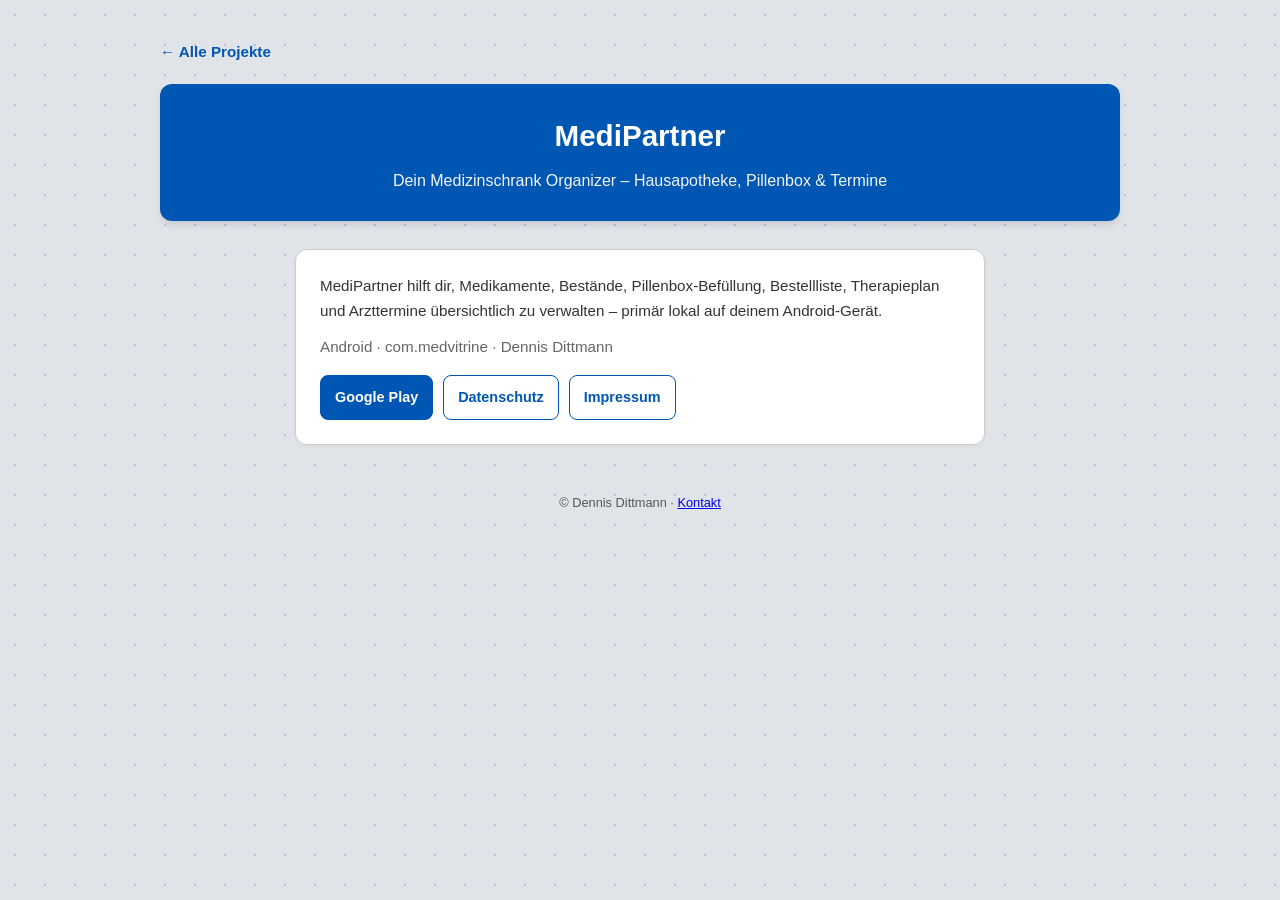
==== projekte/medipartner/index.html @ 08b7f9fa "Projekt-Raster: MediPartner unter projekte/medipartner, Rechtstexte dorthin Co-authored-by: Cursor <" ====
<!DOCTYPE html>
<html lang="de">
<head>
    <meta charset="UTF-8">
    <meta name="viewport" content="width=device-width, initial-scale=1.0">
    <meta name="description" content="MediPartner – Medizinschrank, Pillenbox, Bestellliste und Termine in einer Android-App.">
    <title>MediPartner – Hausapotheke digital</title>
    <link rel="stylesheet" href="../../assets/site.css">
</head>
<body>
<div class="page">
    <nav class="breadcrumb">
        <a href="../../projekte.html">← Alle Projekte</a>
    </nav>

    <div class="header">
        <h1>MediPartner</h1>
        <p>Dein Medizinschrank Organizer – Hausapotheke, Pillenbox &amp; Termine</p>
    </div>

    <article class="project-card" style="max-width: 640px; margin: 0 auto;">
        <p>
            MediPartner hilft dir, Medikamente, Bestände, Pillenbox-Befüllung, Bestellliste,
            Therapieplan und Arzttermine übersichtlich zu verwalten – primär lokal auf deinem Android-Gerät.
        </p>
        <p class="project-card__meta">Android · com.medvitrine · Dennis Dittmann</p>
        <div class="project-card__actions">
            <a class="btn btn--primary" href="https://play.google.com/store/apps/details?id=com.medvitrine" target="_blank" rel="noopener">Google Play</a>
            <a class="btn btn--secondary" href="datenschutz.html">Datenschutz</a>
            <a class="btn btn--secondary" href="impressum.html">Impressum</a>
        </div>
    </article>

    <footer class="site-footer">
        &copy; Dennis Dittmann · <a href="../../kontakt.html">Kontakt</a>
    </footer>
</div>
</body>
</html>
---- assets/site.css ----
/* Viperman2k GitHub Pages – gemeinsame Styles */
body {
    font-family: -apple-system, BlinkMacSystemFont, "Segoe UI", Roboto, Helvetica, Arial, sans-serif;
    line-height: 1.6;
    color: #333;
    margin: 0;
    background-color: #e0e4e8;
    background-image: radial-gradient(#bac5d0 1.5px, transparent 1.5px);
    background-size: 30px 30px;
}

.page {
    max-width: 960px;
    margin: 0 auto;
    padding: 40px 20px 60px;
}

.page--narrow {
    max-width: 800px;
}

.header {
    background: #0056b3;
    color: white;
    padding: 28px 24px;
    border-radius: 12px;
    margin-bottom: 28px;
    box-shadow: 0 4px 6px rgba(0, 0, 0, 0.1);
    text-align: center;
}

.header h1 {
    margin: 0 0 8px;
    font-size: 1.85em;
}

.header p {
    margin: 0;
    opacity: 0.95;
}

.back-link {
    display: inline-block;
    margin-bottom: 20px;
    color: #0056b3;
    text-decoration: none;
    font-weight: 600;
}

.back-link:hover {
    text-decoration: underline;
}

.breadcrumb {
    margin-bottom: 20px;
    font-size: 0.95em;
}

.breadcrumb a {
    color: #0056b3;
    text-decoration: none;
    font-weight: 600;
}

.breadcrumb a:hover {
    text-decoration: underline;
}

.link-box {
    display: block;
    background: white;
    padding: 18px;
    border-radius: 10px;
    text-decoration: none;
    color: #0056b3;
    font-weight: bold;
    border: 1px solid #ccc;
    transition: transform 0.2s, box-shadow 0.2s;
    text-align: center;
}

.link-box:hover {
    transform: translateY(-2px);
    box-shadow: 0 4px 8px rgba(0, 0, 0, 0.15);
}

.links-stack {
    display: grid;
    gap: 15px;
    max-width: 600px;
    margin: 0 auto;
}

.project-grid {
    display: grid;
    grid-template-columns: repeat(auto-fill, minmax(280px, 1fr));
    gap: 20px;
}

.project-card {
    background: white;
    border: 1px solid #ccc;
    border-radius: 12px;
    padding: 24px;
    display: flex;
    flex-direction: column;
    gap: 12px;
    box-shadow: 0 2px 4px rgba(0, 0, 0, 0.04);
}

.project-card h2 {
    margin: 0;
    color: #0056b3;
    font-size: 1.35em;
}

.project-card p {
    margin: 0;
    flex: 1;
    font-size: 0.95em;
}

.project-card__meta {
    font-size: 0.85em;
    color: #666;
}

.project-card__actions {
    display: flex;
    flex-wrap: wrap;
    gap: 10px;
    margin-top: 4px;
}

.btn {
    display: inline-block;
    padding: 10px 14px;
    border-radius: 8px;
    text-decoration: none;
    font-weight: 600;
    font-size: 0.9em;
    border: 1px solid #0056b3;
}

.btn--primary {
    background: #0056b3;
    color: white;
}

.btn--secondary {
    background: white;
    color: #0056b3;
}

.project-card--placeholder {
    opacity: 0.85;
    border-style: dashed;
}

.project-card--placeholder h2 {
    color: #666;
}

footer.site-footer {
    margin-top: 48px;
    font-size: 0.8em;
    color: #555;
    text-align: center;
}

/* Legal pages */
.legal h1 {
    color: #0056b3;
}

.legal h2 {
    color: #0056b3;
    margin-top: 30px;
    border-bottom: 2px solid #eee;
    padding-bottom: 10px;
}

.legal h3 {
    margin-top: 18px;
    font-size: 1.05em;
}

.legal .note {
    background: #fff8e6;
    border-left: 4px solid #e0a800;
    padding: 12px 16px;
    margin: 20px 0;
    border-radius: 4px;
    font-size: 0.95em;
}

.legal a {
    color: #0056b3;
}

.legal footer {
    margin-top: 50px;
    font-size: 0.8em;
    color: #777;
    text-align: center;
}
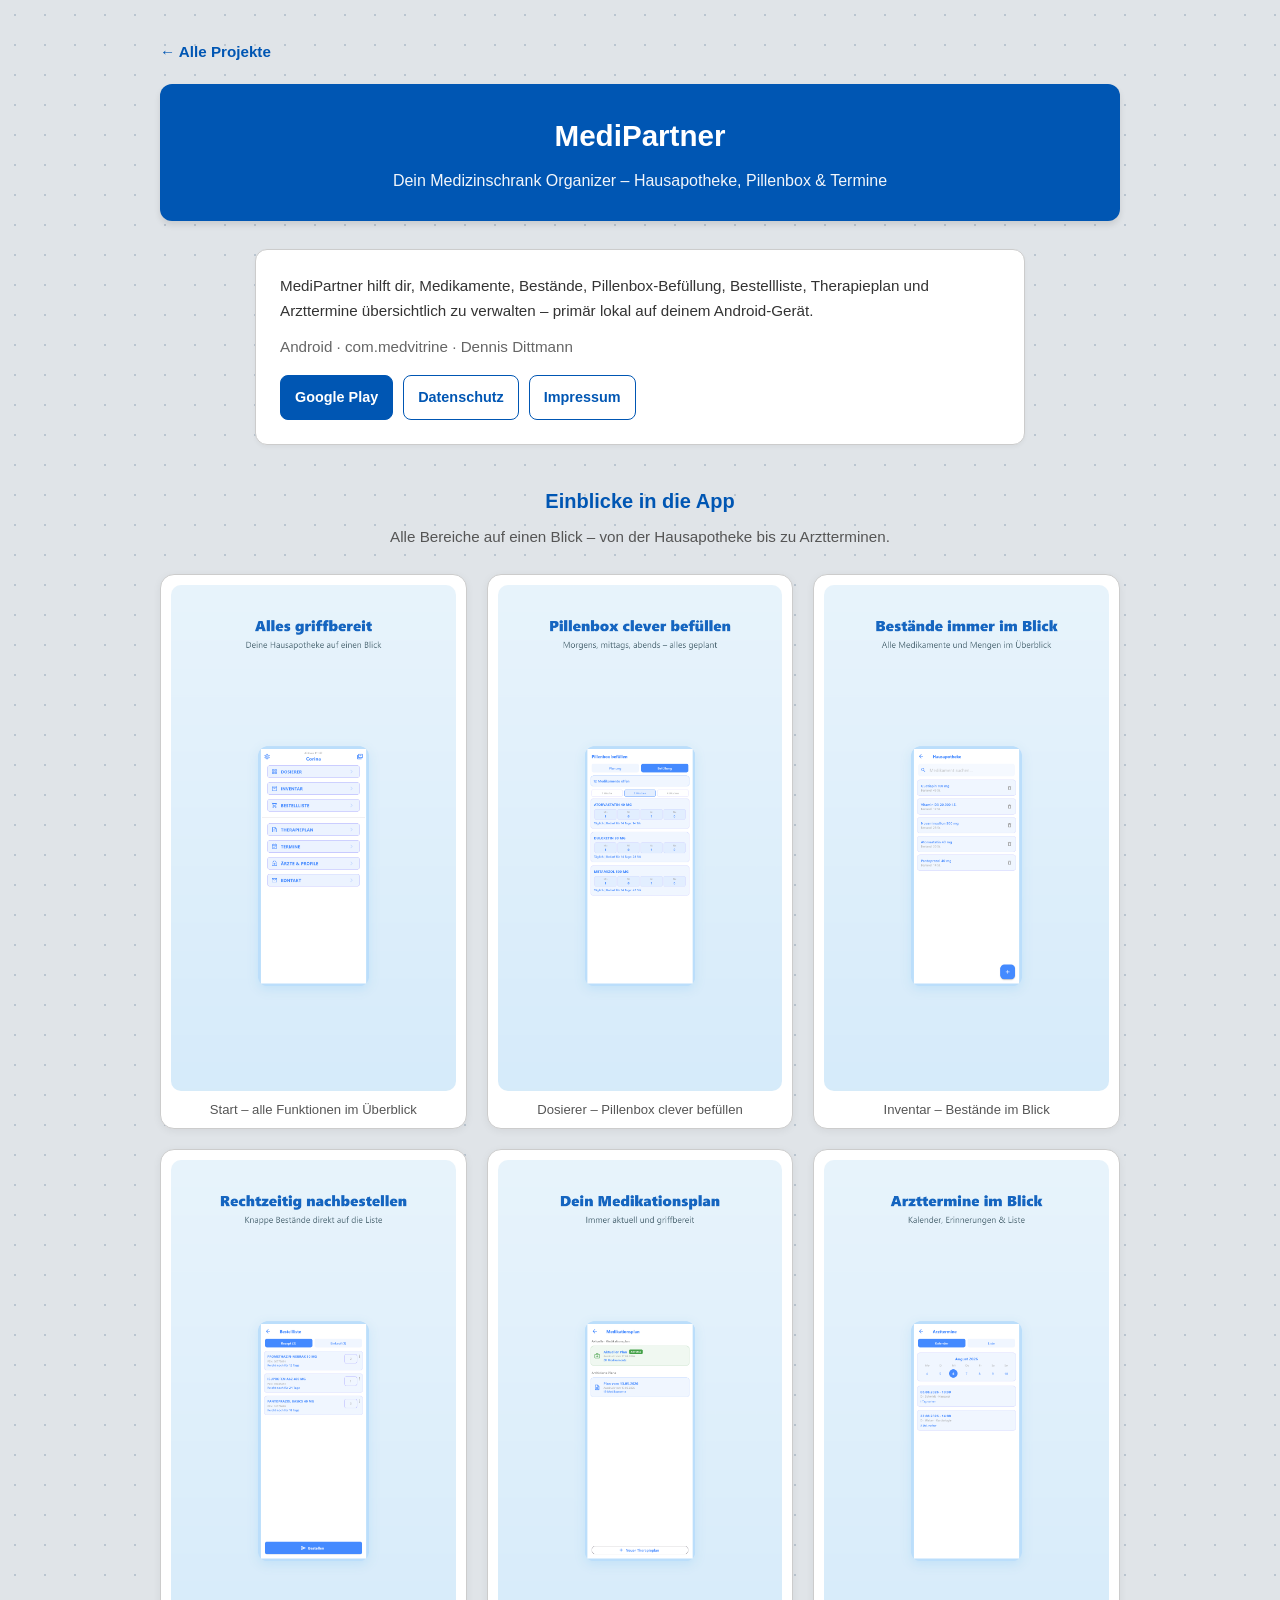
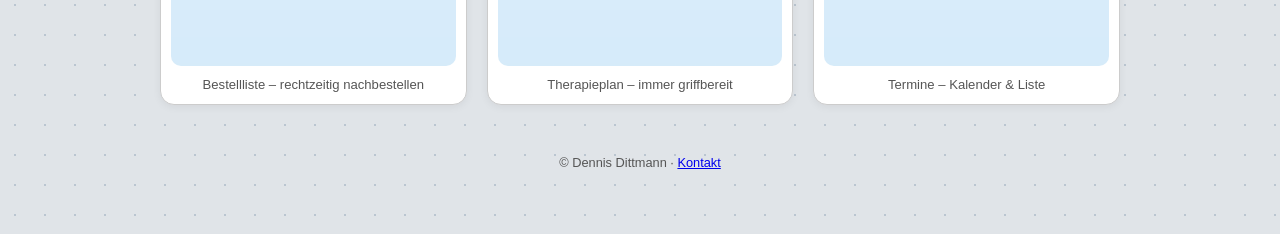
==== commit 556212d2: "MediPartner: App-Screenshots auf Projekt- und Übersichtsseite Co-authored-by: Cursor <cursoragent@cu" ====
--- a/projekte/medipartner/index.html
+++ b/projekte/medipartner/index.html
@@ -1,39 +1,143 @@
-<!DOCTYPE html>
-<html lang="de">
-<head>
-    <meta charset="UTF-8">
-    <meta name="viewport" content="width=device-width, initial-scale=1.0">
-    <meta name="description" content="MediPartner – Medizinschrank, Pillenbox, Bestellliste und Termine in einer Android-App.">
-    <title>MediPartner – Hausapotheke digital</title>
-    <link rel="stylesheet" href="../../assets/site.css">
-</head>
-<body>
-<div class="page">
-    <nav class="breadcrumb">
-        <a href="../../projekte.html">← Alle Projekte</a>
-    </nav>
-
-    <div class="header">
-        <h1>MediPartner</h1>
-        <p>Dein Medizinschrank Organizer – Hausapotheke, Pillenbox &amp; Termine</p>
-    </div>
-
-    <article class="project-card" style="max-width: 640px; margin: 0 auto;">
-        <p>
-            MediPartner hilft dir, Medikamente, Bestände, Pillenbox-Befüllung, Bestellliste,
-            Therapieplan und Arzttermine übersichtlich zu verwalten – primär lokal auf deinem Android-Gerät.
-        </p>
-        <p class="project-card__meta">Android · com.medvitrine · Dennis Dittmann</p>
-        <div class="project-card__actions">
-            <a class="btn btn--primary" href="https://play.google.com/store/apps/details?id=com.medvitrine" target="_blank" rel="noopener">Google Play</a>
-            <a class="btn btn--secondary" href="datenschutz.html">Datenschutz</a>
-            <a class="btn btn--secondary" href="impressum.html">Impressum</a>
-        </div>
-    </article>
-
-    <footer class="site-footer">
-        &copy; Dennis Dittmann · <a href="../../kontakt.html">Kontakt</a>
-    </footer>
-</div>
-</body>
-</html>
+<!DOCTYPE html>+
+<html lang="de">+
+<head>+
+    <meta charset="UTF-8">+
+    <meta name="viewport" content="width=device-width, initial-scale=1.0">+
+    <meta name="description" content="MediPartner – Medizinschrank, Pillenbox, Bestellliste und Termine in einer Android-App.">+
+    <title>MediPartner – Hausapotheke digital</title>+
+    <link rel="stylesheet" href="../../assets/site.css">+
+</head>+
+<body>+
+<div class="page">+
+    <nav class="breadcrumb">+
+        <a href="../../projekte.html">← Alle Projekte</a>+
+    </nav>+
++
+    <div class="header">+
+        <h1>MediPartner</h1>+
+        <p>Dein Medizinschrank Organizer – Hausapotheke, Pillenbox &amp; Termine</p>+
+    </div>+
++
+    <article class="project-card" style="max-width: 720px; margin: 0 auto;">+
+        <p>+
+            MediPartner hilft dir, Medikamente, Bestände, Pillenbox-Befüllung, Bestellliste,+
+            Therapieplan und Arzttermine übersichtlich zu verwalten – primär lokal auf deinem Android-Gerät.+
+        </p>+
+        <p class="project-card__meta">Android · com.medvitrine · Dennis Dittmann</p>+
+        <div class="project-card__actions">+
+            <a class="btn btn--primary" href="https://play.google.com/store/apps/details?id=com.medvitrine" target="_blank" rel="noopener">Google Play</a>+
+            <a class="btn btn--secondary" href="datenschutz.html">Datenschutz</a>+
+            <a class="btn btn--secondary" href="impressum.html">Impressum</a>+
+        </div>+
+    </article>+
++
+    <section class="screenshots-section" aria-labelledby="screenshots-heading">+
+        <h2 id="screenshots-heading">Einblicke in die App</h2>+
+        <p class="lead">Alle Bereiche auf einen Blick – von der Hausapotheke bis zu Arztterminen.</p>+
++
+        <div class="screenshot-grid">+
+            <figure>+
+                <img src="screenshots/store_01_home.png" width="540" height="960" alt="MediPartner Startbildschirm mit Menü für Dosierer, Inventar, Bestellliste, Therapieplan, Termine und mehr" loading="lazy">+
+                <figcaption>Start – alle Funktionen im Überblick</figcaption>+
+            </figure>+
+            <figure>+
+                <img src="screenshots/store_02_dosierer.png" width="540" height="960" alt="Dosierer: Pillenbox für mehrere Wochen planen" loading="lazy">+
+                <figcaption>Dosierer – Pillenbox clever befüllen</figcaption>+
+            </figure>+
+            <figure>+
+                <img src="screenshots/store_03_inventar.png" width="540" height="960" alt="Inventar und Hausapotheke mit Beständen" loading="lazy">+
+                <figcaption>Inventar – Bestände im Blick</figcaption>+
+            </figure>+
+            <figure>+
+                <img src="screenshots/store_05_bestellliste.png" width="540" height="960" alt="Bestellliste mit Mengenfeld zum Teilen" loading="lazy">+
+                <figcaption>Bestellliste – rechtzeitig nachbestellen</figcaption>+
+            </figure>+
+            <figure>+
+                <img src="screenshots/store_06_therapieplan.png" width="540" height="960" alt="Therapieplan archivieren und vergleichen" loading="lazy">+
+                <figcaption>Therapieplan – immer griffbereit</figcaption>+
+            </figure>+
+            <figure>+
+                <img src="screenshots/store_07_termine.png" width="540" height="960" alt="Arzttermine im Kalender" loading="lazy">+
+                <figcaption>Termine – Kalender &amp; Liste</figcaption>+
+            </figure>+
+        </div>+
+    </section>+
++
+    <footer class="site-footer">+
+        &copy; Dennis Dittmann · <a href="../../kontakt.html">Kontakt</a>+
+    </footer>+
+</div>+
+</body>+
+</html>+
+
--- a/assets/site.css
+++ b/assets/site.css
@@ -161,11 +161,77 @@
     color: #666;
 }
 
+.project-card__preview {
+    width: 100%;
+    max-width: 220px;
+    margin: 0 auto 12px;
+    border-radius: 10px;
+    display: block;
+    border: 1px solid #ddd;
+}
+
 footer.site-footer {
     margin-top: 48px;
     font-size: 0.8em;
     color: #555;
     text-align: center;
+}
+
+/* App screenshots (MediPartner landing) */
+.screenshots-section {
+    margin-top: 40px;
+}
+
+.screenshots-section h2 {
+    text-align: center;
+    color: #0056b3;
+    font-size: 1.25em;
+    margin-bottom: 8px;
+}
+
+.screenshots-section .lead {
+    text-align: center;
+    color: #555;
+    font-size: 0.95em;
+    margin: 0 auto 24px;
+    max-width: 520px;
+}
+
+.screenshot-grid {
+    display: grid;
+    grid-template-columns: repeat(auto-fill, minmax(220px, 1fr));
+    gap: 20px;
+    align-items: start;
+}
+
+.screenshot-grid figure {
+    margin: 0;
+    background: white;
+    border-radius: 14px;
+    padding: 10px;
+    border: 1px solid #ccc;
+    box-shadow: 0 2px 8px rgba(0, 0, 0, 0.06);
+}
+
+.screenshot-grid img {
+    display: block;
+    width: 100%;
+    height: auto;
+    border-radius: 10px;
+}
+
+.screenshot-grid figcaption {
+    margin-top: 10px;
+    font-size: 0.82em;
+    line-height: 1.35;
+    color: #555;
+    text-align: center;
+}
+
+@media (min-width: 900px) {
+    .screenshot-grid {
+        grid-template-columns: repeat(3, 1fr);
+    }
 }
 
 /* Legal pages */
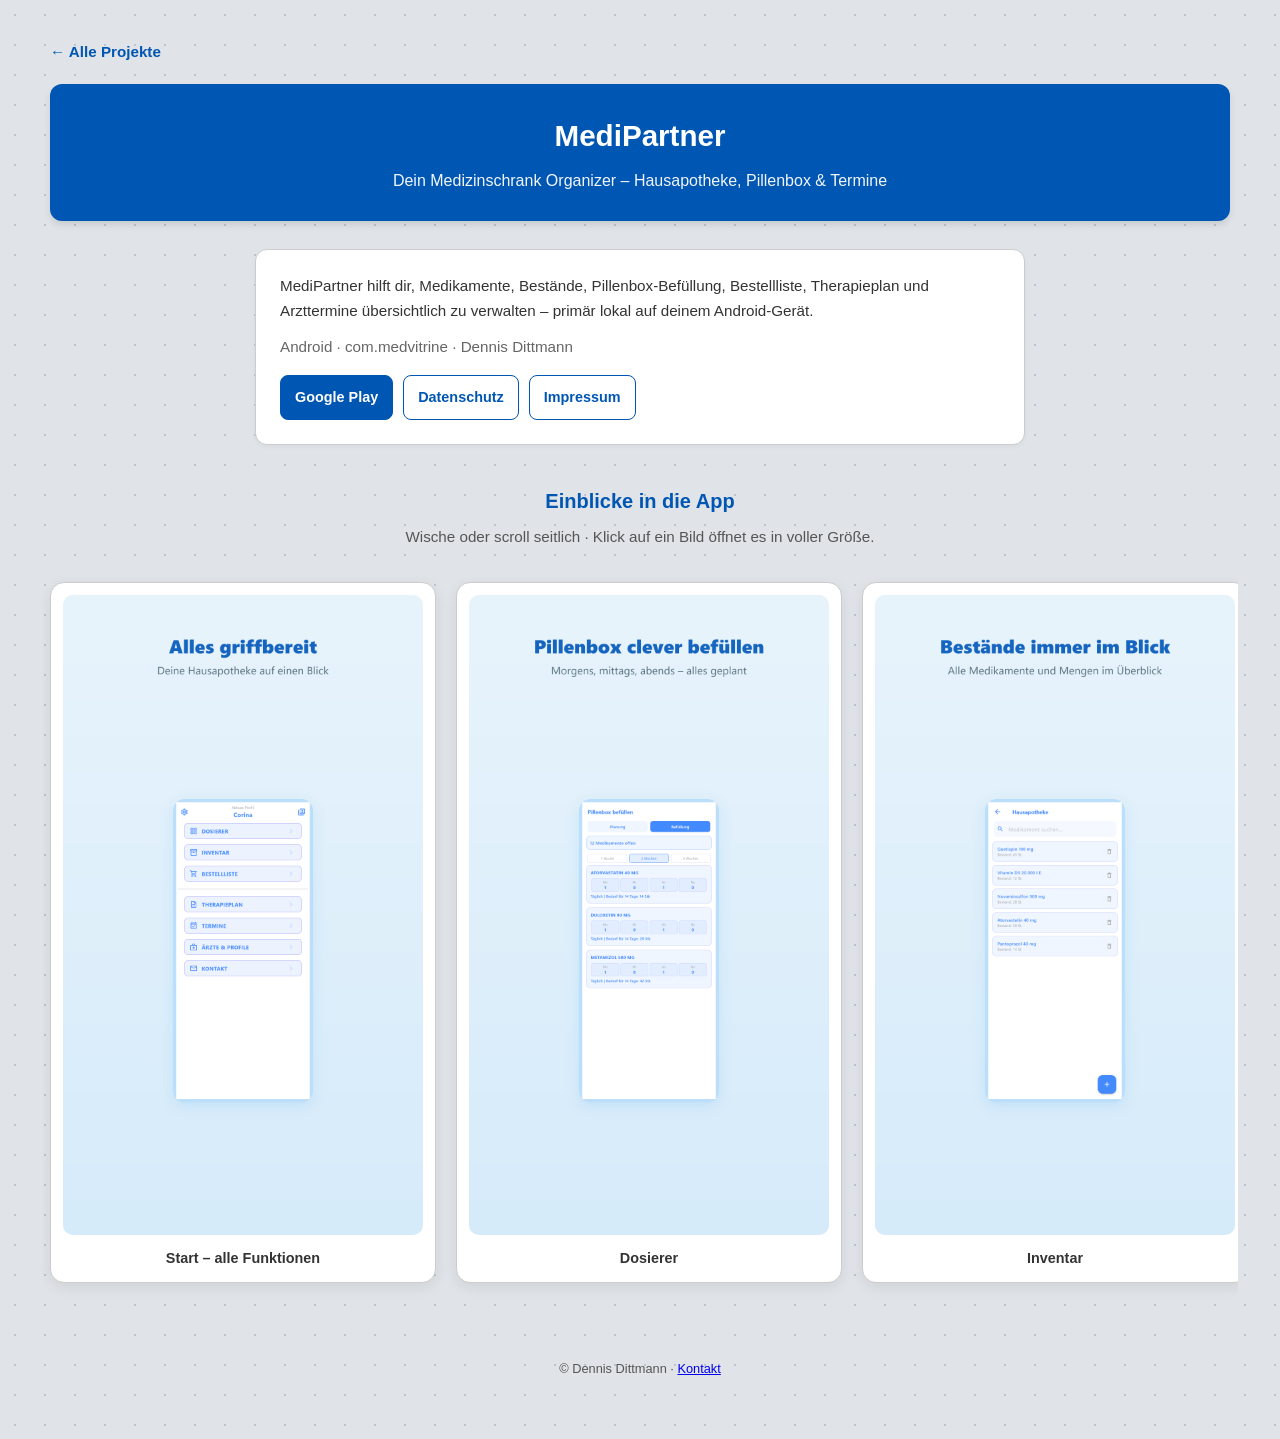
==== commit a6aed2f7: "MediPartner: Screenshots als horizontale Galerie, größer und lesbarer Co-authored-by: Cursor <cursor" ====
--- a/projekte/medipartner/index.html
+++ b/projekte/medipartner/index.html
@@ -1,143 +1,83 @@
-<!DOCTYPE html>-
-<html lang="de">-
-<head>-
-    <meta charset="UTF-8">-
-    <meta name="viewport" content="width=device-width, initial-scale=1.0">-
-    <meta name="description" content="MediPartner – Medizinschrank, Pillenbox, Bestellliste und Termine in einer Android-App.">-
-    <title>MediPartner – Hausapotheke digital</title>-
-    <link rel="stylesheet" href="../../assets/site.css">-
-</head>-
-<body>-
-<div class="page">-
-    <nav class="breadcrumb">-
-        <a href="../../projekte.html">← Alle Projekte</a>-
-    </nav>-
--
-    <div class="header">-
-        <h1>MediPartner</h1>-
-        <p>Dein Medizinschrank Organizer – Hausapotheke, Pillenbox &amp; Termine</p>-
-    </div>-
--
-    <article class="project-card" style="max-width: 720px; margin: 0 auto;">-
-        <p>-
-            MediPartner hilft dir, Medikamente, Bestände, Pillenbox-Befüllung, Bestellliste,-
-            Therapieplan und Arzttermine übersichtlich zu verwalten – primär lokal auf deinem Android-Gerät.-
-        </p>-
-        <p class="project-card__meta">Android · com.medvitrine · Dennis Dittmann</p>-
-        <div class="project-card__actions">-
-            <a class="btn btn--primary" href="https://play.google.com/store/apps/details?id=com.medvitrine" target="_blank" rel="noopener">Google Play</a>-
-            <a class="btn btn--secondary" href="datenschutz.html">Datenschutz</a>-
-            <a class="btn btn--secondary" href="impressum.html">Impressum</a>-
-        </div>-
-    </article>-
--
-    <section class="screenshots-section" aria-labelledby="screenshots-heading">-
-        <h2 id="screenshots-heading">Einblicke in die App</h2>-
-        <p class="lead">Alle Bereiche auf einen Blick – von der Hausapotheke bis zu Arztterminen.</p>-
--
-        <div class="screenshot-grid">-
-            <figure>-
-                <img src="screenshots/store_01_home.png" width="540" height="960" alt="MediPartner Startbildschirm mit Menü für Dosierer, Inventar, Bestellliste, Therapieplan, Termine und mehr" loading="lazy">-
-                <figcaption>Start – alle Funktionen im Überblick</figcaption>-
-            </figure>-
-            <figure>-
-                <img src="screenshots/store_02_dosierer.png" width="540" height="960" alt="Dosierer: Pillenbox für mehrere Wochen planen" loading="lazy">-
-                <figcaption>Dosierer – Pillenbox clever befüllen</figcaption>-
-            </figure>-
-            <figure>-
-                <img src="screenshots/store_03_inventar.png" width="540" height="960" alt="Inventar und Hausapotheke mit Beständen" loading="lazy">-
-                <figcaption>Inventar – Bestände im Blick</figcaption>-
-            </figure>-
-            <figure>-
-                <img src="screenshots/store_05_bestellliste.png" width="540" height="960" alt="Bestellliste mit Mengenfeld zum Teilen" loading="lazy">-
-                <figcaption>Bestellliste – rechtzeitig nachbestellen</figcaption>-
-            </figure>-
-            <figure>-
-                <img src="screenshots/store_06_therapieplan.png" width="540" height="960" alt="Therapieplan archivieren und vergleichen" loading="lazy">-
-                <figcaption>Therapieplan – immer griffbereit</figcaption>-
-            </figure>-
-            <figure>-
-                <img src="screenshots/store_07_termine.png" width="540" height="960" alt="Arzttermine im Kalender" loading="lazy">-
-                <figcaption>Termine – Kalender &amp; Liste</figcaption>-
-            </figure>-
-        </div>-
-    </section>-
--
-    <footer class="site-footer">-
-        &copy; Dennis Dittmann · <a href="../../kontakt.html">Kontakt</a>-
-    </footer>-
-</div>-
-</body>-
-</html>-
-+<!DOCTYPE html>
+<html lang="de">
+<head>
+    <meta charset="UTF-8">
+    <meta name="viewport" content="width=device-width, initial-scale=1.0">
+    <meta name="description" content="MediPartner – Medizinschrank, Pillenbox, Bestellliste und Termine in einer Android-App.">
+    <title>MediPartner – Hausapotheke digital</title>
+    <link rel="stylesheet" href="../../assets/site.css">
+</head>
+<body>
+<div class="page page--showcase">
+    <nav class="breadcrumb">
+        <a href="../../projekte.html">← Alle Projekte</a>
+    </nav>
+
+    <div class="header">
+        <h1>MediPartner</h1>
+        <p>Dein Medizinschrank Organizer – Hausapotheke, Pillenbox &amp; Termine</p>
+    </div>
+
+    <article class="project-card project-card--intro">
+        <p>
+            MediPartner hilft dir, Medikamente, Bestände, Pillenbox-Befüllung, Bestellliste,
+            Therapieplan und Arzttermine übersichtlich zu verwalten – primär lokal auf deinem Android-Gerät.
+        </p>
+        <p class="project-card__meta">Android · com.medvitrine · Dennis Dittmann</p>
+        <div class="project-card__actions">
+            <a class="btn btn--primary" href="https://play.google.com/store/apps/details?id=com.medvitrine" target="_blank" rel="noopener">Google Play</a>
+            <a class="btn btn--secondary" href="datenschutz.html">Datenschutz</a>
+            <a class="btn btn--secondary" href="impressum.html">Impressum</a>
+        </div>
+    </article>
+
+    <section class="screenshots-section" aria-labelledby="screenshots-heading">
+        <h2 id="screenshots-heading">Einblicke in die App</h2>
+        <p class="lead">Wische oder scroll seitlich · Klick auf ein Bild öffnet es in voller Größe.</p>
+
+        <div class="screenshot-carousel" tabindex="0">
+            <figure>
+                <a href="screenshots/store_01_home.png" target="_blank" rel="noopener">
+                    <img src="screenshots/store_01_home.png" width="540" height="960" alt="MediPartner Startbildschirm" loading="lazy" decoding="async">
+                </a>
+                <figcaption>Start – alle Funktionen</figcaption>
+            </figure>
+            <figure>
+                <a href="screenshots/store_02_dosierer.png" target="_blank" rel="noopener">
+                    <img src="screenshots/store_02_dosierer.png" width="540" height="960" alt="Dosierer Pillenbox" loading="lazy" decoding="async">
+                </a>
+                <figcaption>Dosierer</figcaption>
+            </figure>
+            <figure>
+                <a href="screenshots/store_03_inventar.png" target="_blank" rel="noopener">
+                    <img src="screenshots/store_03_inventar.png" width="540" height="960" alt="Inventar Hausapotheke" loading="lazy" decoding="async">
+                </a>
+                <figcaption>Inventar</figcaption>
+            </figure>
+            <figure>
+                <a href="screenshots/store_05_bestellliste.png" target="_blank" rel="noopener">
+                    <img src="screenshots/store_05_bestellliste.png" width="540" height="960" alt="Bestellliste" loading="lazy" decoding="async">
+                </a>
+                <figcaption>Bestellliste</figcaption>
+            </figure>
+            <figure>
+                <a href="screenshots/store_06_therapieplan.png" target="_blank" rel="noopener">
+                    <img src="screenshots/store_06_therapieplan.png" width="540" height="960" alt="Therapieplan" loading="lazy" decoding="async">
+                </a>
+                <figcaption>Therapieplan</figcaption>
+            </figure>
+            <figure>
+                <a href="screenshots/store_07_termine.png" target="_blank" rel="noopener">
+                    <img src="screenshots/store_07_termine.png" width="540" height="960" alt="Arzttermine Kalender" loading="lazy" decoding="async">
+                </a>
+                <figcaption>Termine</figcaption>
+            </figure>
+        </div>
+    </section>
+
+    <footer class="site-footer">
+        &copy; Dennis Dittmann · <a href="../../kontakt.html">Kontakt</a>
+    </footer>
+</div>
+</body>
+</html>
--- a/assets/site.css
+++ b/assets/site.css
@@ -17,6 +17,15 @@
 
 .page--narrow {
     max-width: 800px;
+}
+
+.page--showcase {
+    max-width: 1180px;
+}
+
+.project-card--intro {
+    max-width: 720px;
+    margin: 0 auto;
 }
 
 .header {
@@ -177,7 +186,7 @@
     text-align: center;
 }
 
-/* App screenshots (MediPartner landing) */
+/* App screenshots (MediPartner landing) – horizontal, große Karten */
 .screenshots-section {
     margin-top: 40px;
 }
@@ -193,44 +202,79 @@
     text-align: center;
     color: #555;
     font-size: 0.95em;
-    margin: 0 auto 24px;
-    max-width: 520px;
-}
-
-.screenshot-grid {
-    display: grid;
-    grid-template-columns: repeat(auto-fill, minmax(220px, 1fr));
+    margin: 0 auto 20px;
+    max-width: 560px;
+}
+
+.screenshot-carousel {
+    display: flex;
+    flex-direction: row;
+    flex-wrap: nowrap;
     gap: 20px;
-    align-items: start;
-}
-
-.screenshot-grid figure {
-    margin: 0;
+    overflow-x: auto;
+    overflow-y: hidden;
+    scroll-snap-type: x mandatory;
+    scroll-padding: 12px;
+    padding: 12px 8px 28px;
+    margin: 0 -8px;
+    -webkit-overflow-scrolling: touch;
+}
+
+.screenshot-carousel:focus {
+    outline: 2px solid #0056b3;
+    outline-offset: 4px;
+    border-radius: 8px;
+}
+
+.screenshot-carousel figure {
+    flex: 0 0 auto;
+    width: min(340px, 78vw);
+    margin: 0;
+    scroll-snap-align: start;
     background: white;
     border-radius: 14px;
-    padding: 10px;
+    padding: 12px;
     border: 1px solid #ccc;
-    box-shadow: 0 2px 8px rgba(0, 0, 0, 0.06);
-}
-
-.screenshot-grid img {
+    box-shadow: 0 4px 14px rgba(0, 0, 0, 0.08);
+}
+
+.screenshot-carousel a {
+    display: block;
+    line-height: 0;
+    border-radius: 10px;
+    overflow: hidden;
+}
+
+.screenshot-carousel a:focus-visible {
+    outline: 2px solid #0056b3;
+    outline-offset: 2px;
+}
+
+.screenshot-carousel img {
     display: block;
     width: 100%;
     height: auto;
-    border-radius: 10px;
-}
-
-.screenshot-grid figcaption {
-    margin-top: 10px;
-    font-size: 0.82em;
-    line-height: 1.35;
-    color: #555;
+    max-height: min(620px, 72vh);
+    object-fit: contain;
+    object-position: top center;
+    background: #f4f7fa;
+}
+
+.screenshot-carousel figcaption {
+    margin-top: 12px;
+    font-size: 0.9em;
+    font-weight: 600;
+    color: #333;
     text-align: center;
 }
 
 @media (min-width: 900px) {
-    .screenshot-grid {
-        grid-template-columns: repeat(3, 1fr);
+    .screenshot-carousel figure {
+        width: 360px;
+    }
+
+    .screenshot-carousel img {
+        max-height: min(680px, 75vh);
     }
 }
 
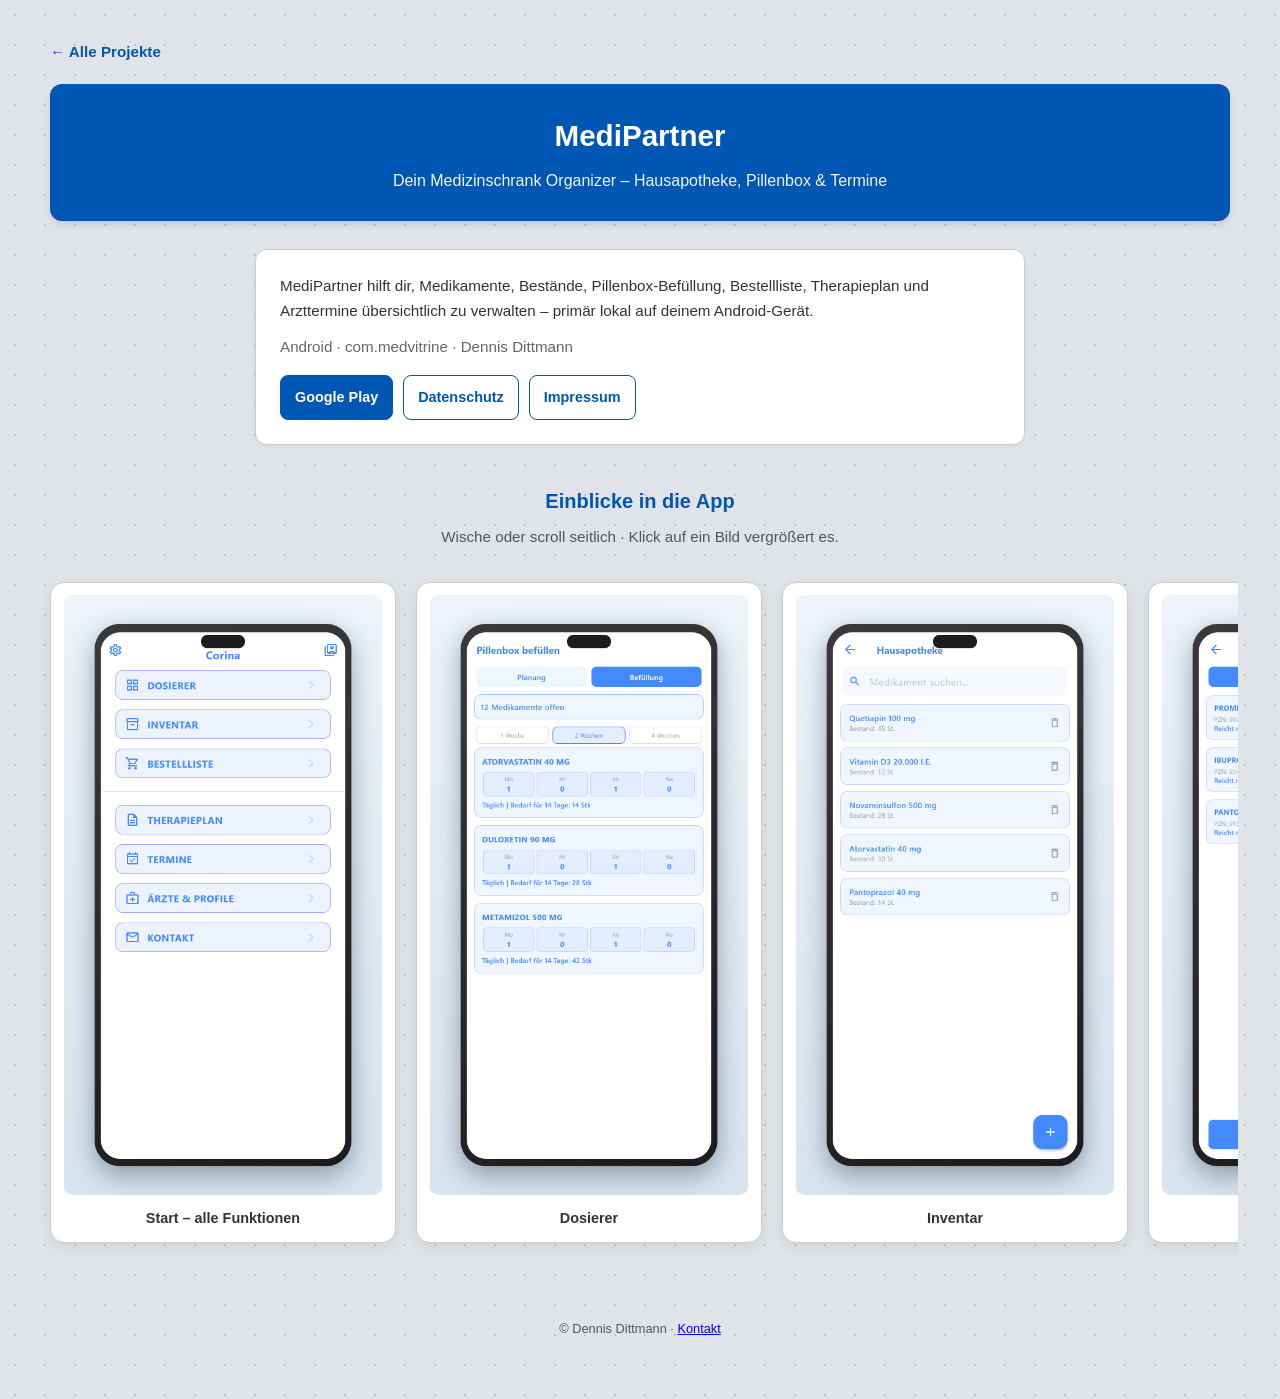
==== commit ad6cf179: "Website: App-Screens in Handy-Rahmen (web_*.png), Galerie angepasst Co-authored-by: Cursor <cursorag" ====
--- a/projekte/medipartner/index.html
+++ b/projekte/medipartner/index.html
@@ -33,42 +33,42 @@
 
     <section class="screenshots-section" aria-labelledby="screenshots-heading">
         <h2 id="screenshots-heading">Einblicke in die App</h2>
-        <p class="lead">Wische oder scroll seitlich · Klick auf ein Bild öffnet es in voller Größe.</p>
+        <p class="lead">Wische oder scroll seitlich · Klick auf ein Bild vergrößert es.</p>
 
         <div class="screenshot-carousel" tabindex="0">
             <figure>
-                <a href="screenshots/store_01_home.png" target="_blank" rel="noopener">
-                    <img src="screenshots/store_01_home.png" width="540" height="960" alt="MediPartner Startbildschirm" loading="lazy" decoding="async">
+                <a href="screenshots/web_01_home.png" target="_blank" rel="noopener">
+                    <img src="screenshots/web_01_home.png" width="520" height="980" alt="MediPartner auf dem Smartphone – Startbildschirm" loading="lazy" decoding="async">
                 </a>
                 <figcaption>Start – alle Funktionen</figcaption>
             </figure>
             <figure>
-                <a href="screenshots/store_02_dosierer.png" target="_blank" rel="noopener">
-                    <img src="screenshots/store_02_dosierer.png" width="540" height="960" alt="Dosierer Pillenbox" loading="lazy" decoding="async">
+                <a href="screenshots/web_02_dosierer.png" target="_blank" rel="noopener">
+                    <img src="screenshots/web_02_dosierer.png" width="520" height="980" alt="Dosierer in der App" loading="lazy" decoding="async">
                 </a>
                 <figcaption>Dosierer</figcaption>
             </figure>
             <figure>
-                <a href="screenshots/store_03_inventar.png" target="_blank" rel="noopener">
-                    <img src="screenshots/store_03_inventar.png" width="540" height="960" alt="Inventar Hausapotheke" loading="lazy" decoding="async">
+                <a href="screenshots/web_03_inventar.png" target="_blank" rel="noopener">
+                    <img src="screenshots/web_03_inventar.png" width="520" height="980" alt="Inventar Hausapotheke" loading="lazy" decoding="async">
                 </a>
                 <figcaption>Inventar</figcaption>
             </figure>
             <figure>
-                <a href="screenshots/store_05_bestellliste.png" target="_blank" rel="noopener">
-                    <img src="screenshots/store_05_bestellliste.png" width="540" height="960" alt="Bestellliste" loading="lazy" decoding="async">
+                <a href="screenshots/web_05_bestellliste.png" target="_blank" rel="noopener">
+                    <img src="screenshots/web_05_bestellliste.png" width="520" height="980" alt="Bestellliste" loading="lazy" decoding="async">
                 </a>
                 <figcaption>Bestellliste</figcaption>
             </figure>
             <figure>
-                <a href="screenshots/store_06_therapieplan.png" target="_blank" rel="noopener">
-                    <img src="screenshots/store_06_therapieplan.png" width="540" height="960" alt="Therapieplan" loading="lazy" decoding="async">
+                <a href="screenshots/web_06_therapieplan.png" target="_blank" rel="noopener">
+                    <img src="screenshots/web_06_therapieplan.png" width="520" height="980" alt="Therapieplan" loading="lazy" decoding="async">
                 </a>
                 <figcaption>Therapieplan</figcaption>
             </figure>
             <figure>
-                <a href="screenshots/store_07_termine.png" target="_blank" rel="noopener">
-                    <img src="screenshots/store_07_termine.png" width="540" height="960" alt="Arzttermine Kalender" loading="lazy" decoding="async">
+                <a href="screenshots/web_07_termine.png" target="_blank" rel="noopener">
+                    <img src="screenshots/web_07_termine.png" width="520" height="980" alt="Arzttermine" loading="lazy" decoding="async">
                 </a>
                 <figcaption>Termine</figcaption>
             </figure>
--- a/assets/site.css
+++ b/assets/site.css
@@ -228,7 +228,7 @@
 
 .screenshot-carousel figure {
     flex: 0 0 auto;
-    width: min(340px, 78vw);
+    width: min(300px, 72vw);
     margin: 0;
     scroll-snap-align: start;
     background: white;
@@ -254,10 +254,9 @@
     display: block;
     width: 100%;
     height: auto;
-    max-height: min(620px, 72vh);
+    max-height: min(560px, 68vh);
     object-fit: contain;
-    object-position: top center;
-    background: #f4f7fa;
+    object-position: center center;
 }
 
 .screenshot-carousel figcaption {
@@ -270,11 +269,11 @@
 
 @media (min-width: 900px) {
     .screenshot-carousel figure {
-        width: 360px;
+        width: 320px;
     }
 
     .screenshot-carousel img {
-        max-height: min(680px, 75vh);
+        max-height: min(600px, 72vh);
     }
 }
 
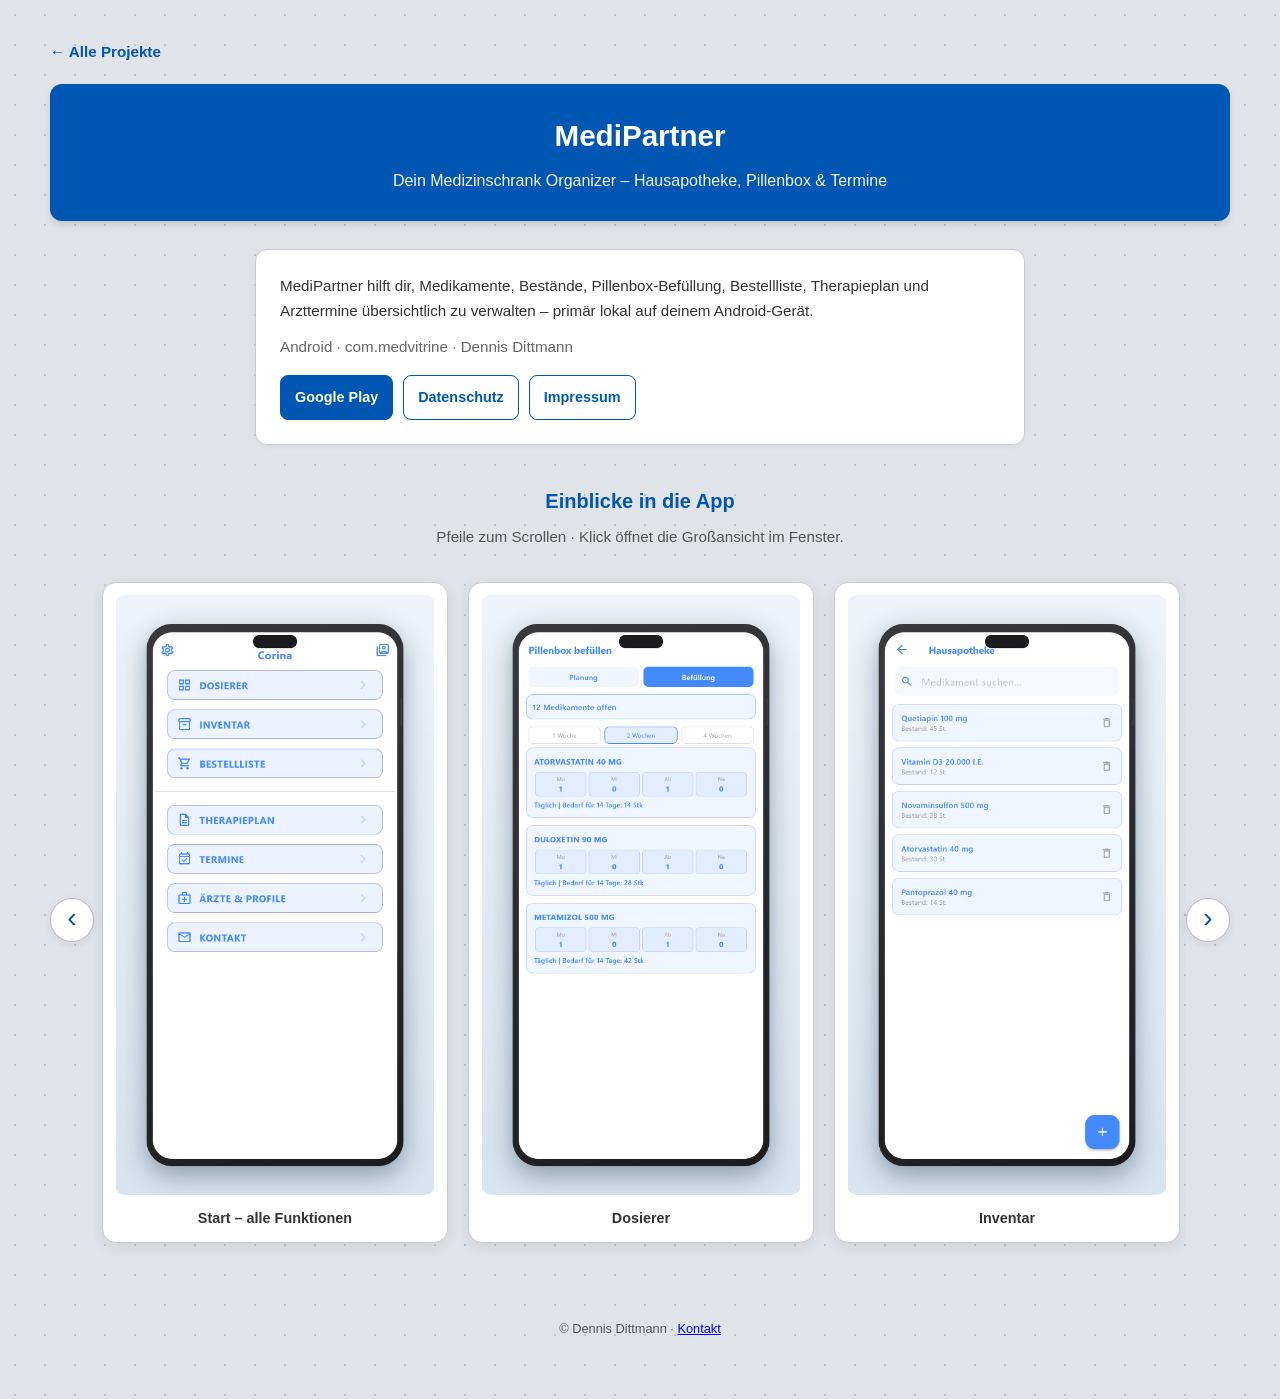
==== commit 5b09c019: "Galerie: Lightbox-Popup und Carousel-Pfeile Co-authored-by: Cursor <cursoragent@cursor.com>" ====
--- a/projekte/medipartner/index.html
+++ b/projekte/medipartner/index.html
@@ -6,6 +6,7 @@
     <meta name="description" content="MediPartner – Medizinschrank, Pillenbox, Bestellliste und Termine in einer Android-App.">
     <title>MediPartner – Hausapotheke digital</title>
     <link rel="stylesheet" href="../../assets/site.css">
+    <script src="../../assets/screenshot-gallery.js" defer></script>
 </head>
 <body>
 <div class="page page--showcase">
@@ -33,45 +34,73 @@
 
     <section class="screenshots-section" aria-labelledby="screenshots-heading">
         <h2 id="screenshots-heading">Einblicke in die App</h2>
-        <p class="lead">Wische oder scroll seitlich · Klick auf ein Bild vergrößert es.</p>
+        <p class="lead">Pfeile zum Scrollen · Klick öffnet die Großansicht im Fenster.</p>
 
-        <div class="screenshot-carousel" tabindex="0">
-            <figure>
-                <a href="screenshots/web_01_home.png" target="_blank" rel="noopener">
-                    <img src="screenshots/web_01_home.png" width="520" height="980" alt="MediPartner auf dem Smartphone – Startbildschirm" loading="lazy" decoding="async">
-                </a>
-                <figcaption>Start – alle Funktionen</figcaption>
-            </figure>
-            <figure>
-                <a href="screenshots/web_02_dosierer.png" target="_blank" rel="noopener">
-                    <img src="screenshots/web_02_dosierer.png" width="520" height="980" alt="Dosierer in der App" loading="lazy" decoding="async">
-                </a>
-                <figcaption>Dosierer</figcaption>
-            </figure>
-            <figure>
-                <a href="screenshots/web_03_inventar.png" target="_blank" rel="noopener">
-                    <img src="screenshots/web_03_inventar.png" width="520" height="980" alt="Inventar Hausapotheke" loading="lazy" decoding="async">
-                </a>
-                <figcaption>Inventar</figcaption>
-            </figure>
-            <figure>
-                <a href="screenshots/web_05_bestellliste.png" target="_blank" rel="noopener">
-                    <img src="screenshots/web_05_bestellliste.png" width="520" height="980" alt="Bestellliste" loading="lazy" decoding="async">
-                </a>
-                <figcaption>Bestellliste</figcaption>
-            </figure>
-            <figure>
-                <a href="screenshots/web_06_therapieplan.png" target="_blank" rel="noopener">
-                    <img src="screenshots/web_06_therapieplan.png" width="520" height="980" alt="Therapieplan" loading="lazy" decoding="async">
-                </a>
-                <figcaption>Therapieplan</figcaption>
-            </figure>
-            <figure>
-                <a href="screenshots/web_07_termine.png" target="_blank" rel="noopener">
-                    <img src="screenshots/web_07_termine.png" width="520" height="980" alt="Arzttermine" loading="lazy" decoding="async">
-                </a>
-                <figcaption>Termine</figcaption>
-            </figure>
+        <div class="screenshot-carousel-wrap">
+            <button type="button" class="carousel-nav carousel-nav--prev" data-carousel-prev aria-label="Screenshots nach links">
+                ‹
+            </button>
+
+            <div class="screenshot-carousel" data-screenshot-carousel tabindex="0">
+                <figure>
+                    <button type="button" class="screenshot-thumb" data-screenshot-open
+                        data-full="screenshots/web_01_home.png"
+                        data-caption="Start – alle Funktionen"
+                        data-alt="MediPartner auf dem Smartphone – Startbildschirm">
+                        <img src="screenshots/web_01_home.png" width="520" height="980" alt="" loading="lazy" decoding="async">
+                    </button>
+                    <figcaption>Start – alle Funktionen</figcaption>
+                </figure>
+                <figure>
+                    <button type="button" class="screenshot-thumb" data-screenshot-open
+                        data-full="screenshots/web_02_dosierer.png"
+                        data-caption="Dosierer"
+                        data-alt="Dosierer in der App">
+                        <img src="screenshots/web_02_dosierer.png" width="520" height="980" alt="" loading="lazy" decoding="async">
+                    </button>
+                    <figcaption>Dosierer</figcaption>
+                </figure>
+                <figure>
+                    <button type="button" class="screenshot-thumb" data-screenshot-open
+                        data-full="screenshots/web_03_inventar.png"
+                        data-caption="Inventar"
+                        data-alt="Inventar Hausapotheke">
+                        <img src="screenshots/web_03_inventar.png" width="520" height="980" alt="" loading="lazy" decoding="async">
+                    </button>
+                    <figcaption>Inventar</figcaption>
+                </figure>
+                <figure>
+                    <button type="button" class="screenshot-thumb" data-screenshot-open
+                        data-full="screenshots/web_05_bestellliste.png"
+                        data-caption="Bestellliste"
+                        data-alt="Bestellliste">
+                        <img src="screenshots/web_05_bestellliste.png" width="520" height="980" alt="" loading="lazy" decoding="async">
+                    </button>
+                    <figcaption>Bestellliste</figcaption>
+                </figure>
+                <figure>
+                    <button type="button" class="screenshot-thumb" data-screenshot-open
+                        data-full="screenshots/web_06_therapieplan.png"
+                        data-caption="Therapieplan"
+                        data-alt="Therapieplan">
+                        <img src="screenshots/web_06_therapieplan.png" width="520" height="980" alt="" loading="lazy" decoding="async">
+                    </button>
+                    <figcaption>Therapieplan</figcaption>
+                </figure>
+                <figure>
+                    <button type="button" class="screenshot-thumb" data-screenshot-open
+                        data-full="screenshots/web_07_termine.png"
+                        data-caption="Termine"
+                        data-alt="Arzttermine">
+                        <img src="screenshots/web_07_termine.png" width="520" height="980" alt="" loading="lazy" decoding="async">
+                    </button>
+                    <figcaption>Termine</figcaption>
+                </figure>
+            </div>
+
+            <button type="button" class="carousel-nav carousel-nav--next" data-carousel-next aria-label="Screenshots nach rechts">
+                ›
+            </button>
         </div>
     </section>
 
@@ -79,5 +108,15 @@
         &copy; Dennis Dittmann · <a href="../../kontakt.html">Kontakt</a>
     </footer>
 </div>
+
+<div class="lightbox" data-screenshot-lightbox hidden role="dialog" aria-modal="true" aria-label="Screenshot vergrößert">
+    <button type="button" class="lightbox__close" aria-label="Schließen">×</button>
+    <button type="button" class="lightbox__nav lightbox__prev" aria-label="Vorheriges Bild">‹</button>
+    <button type="button" class="lightbox__nav lightbox__next" aria-label="Nächstes Bild">›</button>
+    <div class="lightbox__content">
+        <img class="lightbox__img" alt="">
+        <p class="lightbox__caption"></p>
+    </div>
+</div>
 </body>
 </html>
--- a/assets/site.css
+++ b/assets/site.css
@@ -206,7 +206,40 @@
     max-width: 560px;
 }
 
+.screenshot-carousel-wrap {
+    display: flex;
+    align-items: center;
+    gap: 8px;
+}
+
+.carousel-nav {
+    flex: 0 0 auto;
+    width: 44px;
+    height: 44px;
+    border: 1px solid #bbb;
+    border-radius: 50%;
+    background: white;
+    color: #0056b3;
+    font-size: 28px;
+    line-height: 1;
+    cursor: pointer;
+    box-shadow: 0 2px 8px rgba(0, 0, 0, 0.08);
+    padding: 0 0 4px;
+}
+
+.carousel-nav:hover {
+    background: #e8f4fc;
+    border-color: #0056b3;
+}
+
+.carousel-nav:focus-visible {
+    outline: 2px solid #0056b3;
+    outline-offset: 2px;
+}
+
 .screenshot-carousel {
+    flex: 1 1 auto;
+    min-width: 0;
     display: flex;
     flex-direction: row;
     flex-wrap: nowrap;
@@ -238,14 +271,19 @@
     box-shadow: 0 4px 14px rgba(0, 0, 0, 0.08);
 }
 
-.screenshot-carousel a {
+.screenshot-thumb {
     display: block;
+    width: 100%;
+    padding: 0;
+    border: none;
+    background: transparent;
     line-height: 0;
     border-radius: 10px;
     overflow: hidden;
-}
-
-.screenshot-carousel a:focus-visible {
+    cursor: zoom-in;
+}
+
+.screenshot-thumb:focus-visible {
     outline: 2px solid #0056b3;
     outline-offset: 2px;
 }
@@ -277,6 +315,105 @@
     }
 }
 
+@media (max-width: 520px) {
+    .carousel-nav {
+        width: 36px;
+        height: 36px;
+        font-size: 22px;
+    }
+}
+
+/* Lightbox */
+body.lightbox-open {
+    overflow: hidden;
+}
+
+.lightbox {
+    display: none;
+    position: fixed;
+    inset: 0;
+    z-index: 1000;
+    background: rgba(15, 23, 42, 0.88);
+    align-items: center;
+    justify-content: center;
+    padding: 48px 56px 24px;
+    box-sizing: border-box;
+}
+
+.lightbox.is-open {
+    display: flex;
+}
+
+.lightbox__content {
+    max-width: min(520px, 92vw);
+    max-height: 90vh;
+    text-align: center;
+}
+
+.lightbox__img {
+    max-width: 100%;
+    max-height: calc(90vh - 48px);
+    width: auto;
+    height: auto;
+    object-fit: contain;
+    border-radius: 12px;
+    box-shadow: 0 12px 40px rgba(0, 0, 0, 0.45);
+}
+
+.lightbox__caption {
+    margin: 14px 0 0;
+    color: #f1f5f9;
+    font-size: 0.95em;
+    font-weight: 600;
+}
+
+.lightbox__close {
+    position: absolute;
+    top: 12px;
+    right: 16px;
+    width: 44px;
+    height: 44px;
+    border: none;
+    border-radius: 8px;
+    background: rgba(255, 255, 255, 0.12);
+    color: white;
+    font-size: 32px;
+    line-height: 1;
+    cursor: pointer;
+}
+
+.lightbox__close:hover {
+    background: rgba(255, 255, 255, 0.22);
+}
+
+.lightbox__nav {
+    position: absolute;
+    top: 50%;
+    transform: translateY(-50%);
+    width: 48px;
+    height: 48px;
+    border: none;
+    border-radius: 50%;
+    background: rgba(255, 255, 255, 0.15);
+    color: white;
+    font-size: 32px;
+    line-height: 1;
+    cursor: pointer;
+    padding-bottom: 4px;
+}
+
+.lightbox__nav:hover {
+    background: rgba(255, 255, 255, 0.28);
+}
+
+.lightbox__prev {
+    left: 12px;
+}
+
+.lightbox__next {
+    right: 12px;
+}
+
 /* Legal pages */
 .legal h1 {
     color: #0056b3;
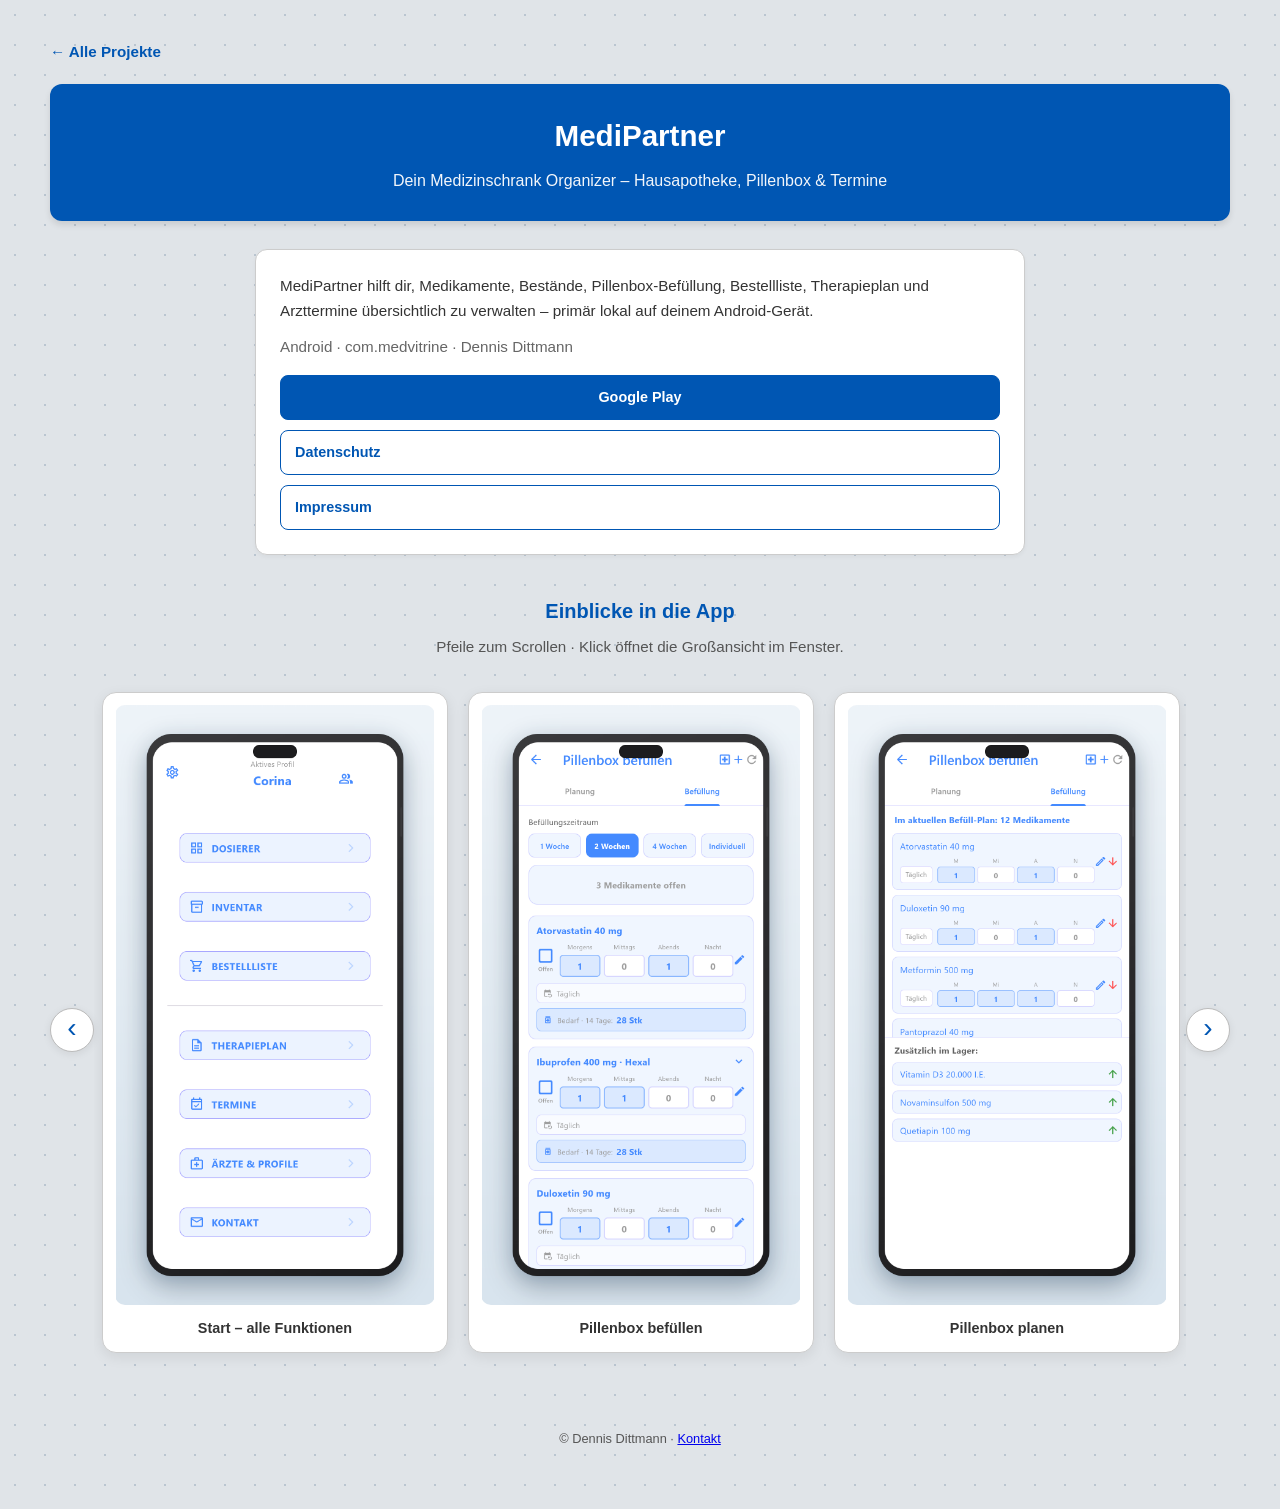
==== commit ce622d69: "MediPartner-Landing: Galerie auf acht aktuelle App-Screenshots (web_01–web_08) mit Handyrahmen. Co-a" ====
--- a/projekte/medipartner/index.html
+++ b/projekte/medipartner/index.html
@@ -54,47 +54,65 @@
                 <figure>
                     <button type="button" class="screenshot-thumb" data-screenshot-open
                         data-full="screenshots/web_02_dosierer.png"
-                        data-caption="Dosierer"
-                        data-alt="Dosierer in der App">
+                        data-caption="Pillenbox befüllen"
+                        data-alt="Dosierer – Befüllung">
                         <img src="screenshots/web_02_dosierer.png" width="520" height="980" alt="" loading="lazy" decoding="async">
                     </button>
-                    <figcaption>Dosierer</figcaption>
+                    <figcaption>Pillenbox befüllen</figcaption>
                 </figure>
                 <figure>
                     <button type="button" class="screenshot-thumb" data-screenshot-open
-                        data-full="screenshots/web_03_inventar.png"
-                        data-caption="Inventar"
-                        data-alt="Inventar Hausapotheke">
-                        <img src="screenshots/web_03_inventar.png" width="520" height="980" alt="" loading="lazy" decoding="async">
+                        data-full="screenshots/web_03_dosierer_planung.png"
+                        data-caption="Pillenbox planen"
+                        data-alt="Dosierer – Planung">
+                        <img src="screenshots/web_03_dosierer_planung.png" width="520" height="980" alt="" loading="lazy" decoding="async">
                     </button>
-                    <figcaption>Inventar</figcaption>
+                    <figcaption>Pillenbox planen</figcaption>
                 </figure>
                 <figure>
                     <button type="button" class="screenshot-thumb" data-screenshot-open
-                        data-full="screenshots/web_05_bestellliste.png"
+                        data-full="screenshots/web_04_inventar.png"
+                        data-caption="Hausapotheke"
+                        data-alt="Inventar – Liste">
+                        <img src="screenshots/web_04_inventar.png" width="520" height="980" alt="" loading="lazy" decoding="async">
+                    </button>
+                    <figcaption>Hausapotheke</figcaption>
+                </figure>
+                <figure>
+                    <button type="button" class="screenshot-thumb" data-screenshot-open
+                        data-full="screenshots/web_05_inventar_detail.png"
+                        data-caption="Medikament im Detail"
+                        data-alt="Inventar – MHD und Chargen">
+                        <img src="screenshots/web_05_inventar_detail.png" width="520" height="980" alt="" loading="lazy" decoding="async">
+                    </button>
+                    <figcaption>Medikament im Detail</figcaption>
+                </figure>
+                <figure>
+                    <button type="button" class="screenshot-thumb" data-screenshot-open
+                        data-full="screenshots/web_06_bestellliste.png"
                         data-caption="Bestellliste"
                         data-alt="Bestellliste">
-                        <img src="screenshots/web_05_bestellliste.png" width="520" height="980" alt="" loading="lazy" decoding="async">
+                        <img src="screenshots/web_06_bestellliste.png" width="520" height="980" alt="" loading="lazy" decoding="async">
                     </button>
                     <figcaption>Bestellliste</figcaption>
                 </figure>
                 <figure>
                     <button type="button" class="screenshot-thumb" data-screenshot-open
-                        data-full="screenshots/web_06_therapieplan.png"
-                        data-caption="Therapieplan"
+                        data-full="screenshots/web_07_therapieplan.png"
+                        data-caption="Medikationsplan"
                         data-alt="Therapieplan">
-                        <img src="screenshots/web_06_therapieplan.png" width="520" height="980" alt="" loading="lazy" decoding="async">
+                        <img src="screenshots/web_07_therapieplan.png" width="520" height="980" alt="" loading="lazy" decoding="async">
                     </button>
-                    <figcaption>Therapieplan</figcaption>
+                    <figcaption>Medikationsplan</figcaption>
                 </figure>
                 <figure>
                     <button type="button" class="screenshot-thumb" data-screenshot-open
-                        data-full="screenshots/web_07_termine.png"
-                        data-caption="Termine"
-                        data-alt="Arzttermine">
-                        <img src="screenshots/web_07_termine.png" width="520" height="980" alt="" loading="lazy" decoding="async">
+                        data-full="screenshots/web_08_termine.png"
+                        data-caption="Arzttermine"
+                        data-alt="Termine – Kalender">
+                        <img src="screenshots/web_08_termine.png" width="520" height="980" alt="" loading="lazy" decoding="async">
                     </button>
-                    <figcaption>Termine</figcaption>
+                    <figcaption>Arzttermine</figcaption>
                 </figure>
             </div>
 
--- a/assets/site.css
+++ b/assets/site.css
@@ -135,10 +135,26 @@
 }
 
 .project-card__actions {
-    display: flex;
-    flex-wrap: wrap;
+    display: grid;
     gap: 10px;
     margin-top: 4px;
+}
+
+.project-card__actions > .btn--primary {
+    width: 100%;
+    text-align: center;
+    box-sizing: border-box;
+}
+
+.project-card__actions-row {
+    display: grid;
+    grid-template-columns: 1fr 1fr;
+    gap: 10px;
+}
+
+.project-card__actions-row .btn {
+    text-align: center;
+    box-sizing: border-box;
 }
 
 .btn {
@@ -168,15 +184,6 @@
 
 .project-card--placeholder h2 {
     color: #666;
-}
-
-.project-card__preview {
-    width: 100%;
-    max-width: 220px;
-    margin: 0 auto 12px;
-    border-radius: 10px;
-    display: block;
-    border: 1px solid #ddd;
 }
 
 footer.site-footer {
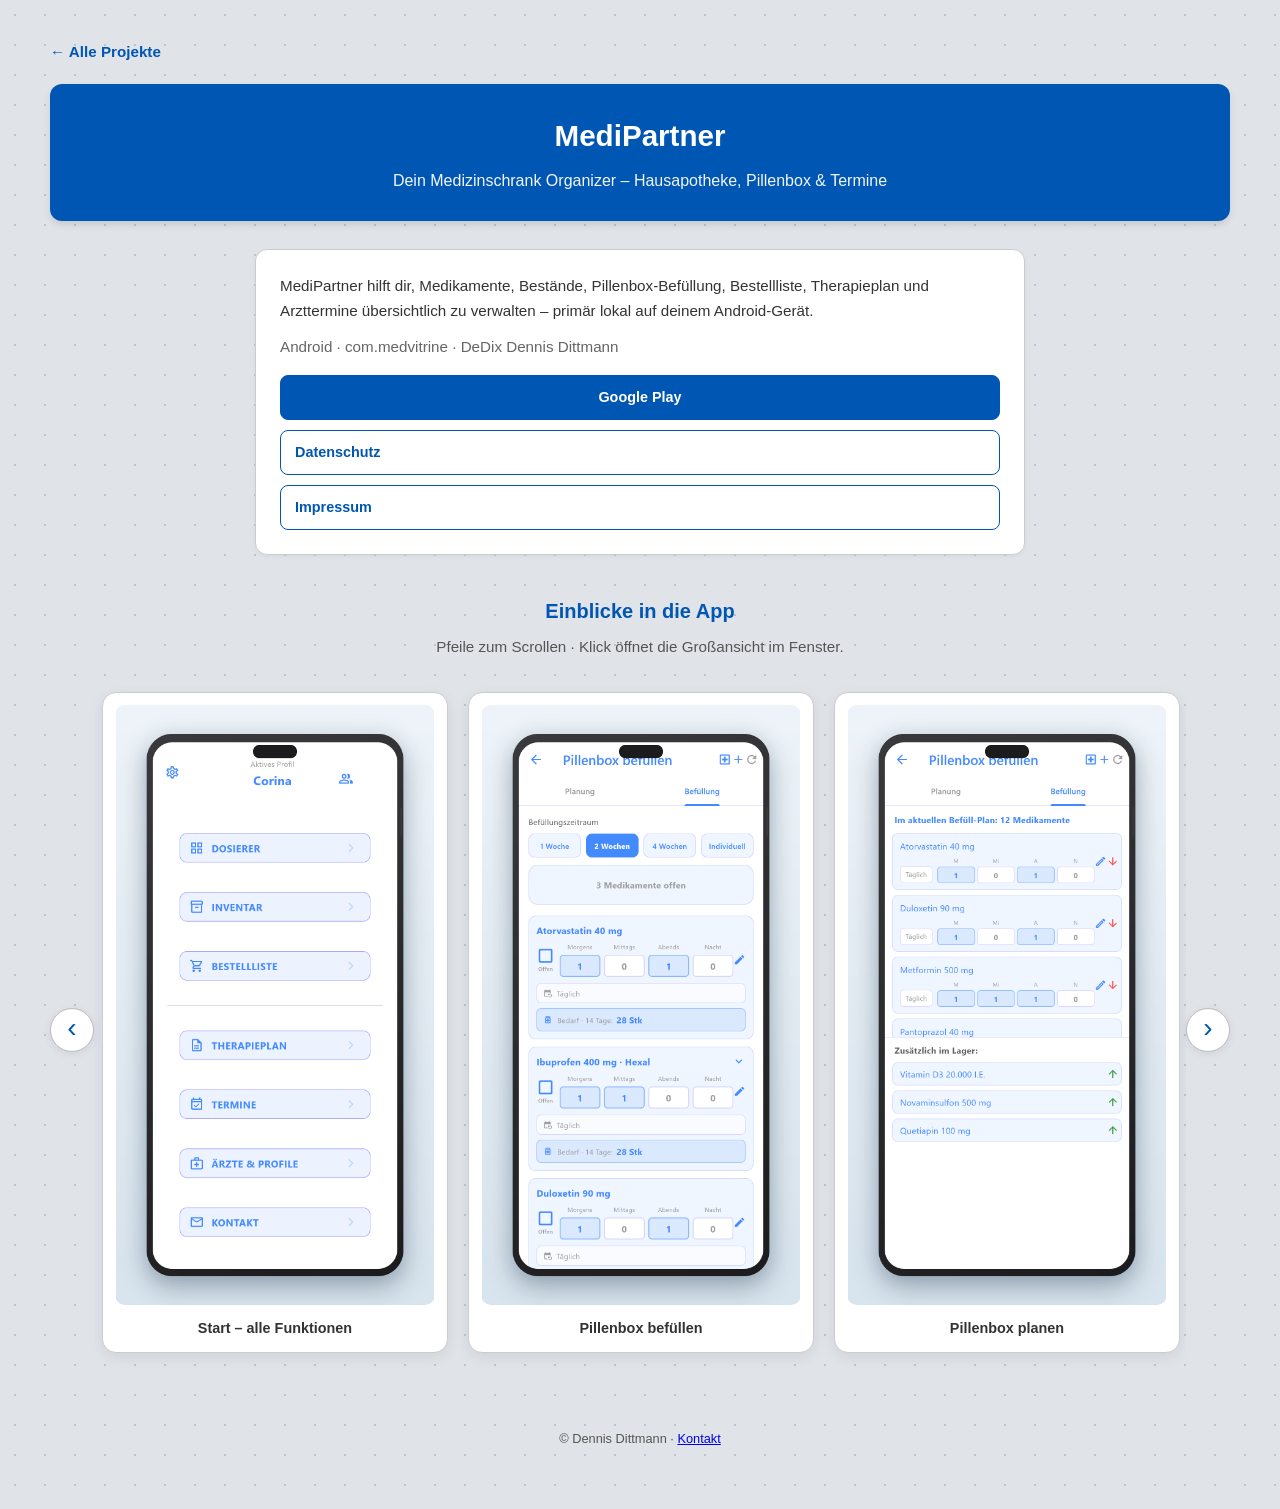
==== commit 9cd4082f: "Impressum und Startseite: DeDix Dennis Dittmann (Kleingewerbe) Co-authored-by: Cursor <cursoragent@c" ====
--- a/projekte/medipartner/index.html
+++ b/projekte/medipartner/index.html
@@ -24,7 +24,7 @@
             MediPartner hilft dir, Medikamente, Bestände, Pillenbox-Befüllung, Bestellliste,
             Therapieplan und Arzttermine übersichtlich zu verwalten – primär lokal auf deinem Android-Gerät.
         </p>
-        <p class="project-card__meta">Android · com.medvitrine · Dennis Dittmann</p>
+        <p class="project-card__meta">Android · com.medvitrine · DeDix Dennis Dittmann</p>
         <div class="project-card__actions">
             <a class="btn btn--primary" href="https://play.google.com/store/apps/details?id=com.medvitrine" target="_blank" rel="noopener">Google Play</a>
             <a class="btn btn--secondary" href="datenschutz.html">Datenschutz</a>
